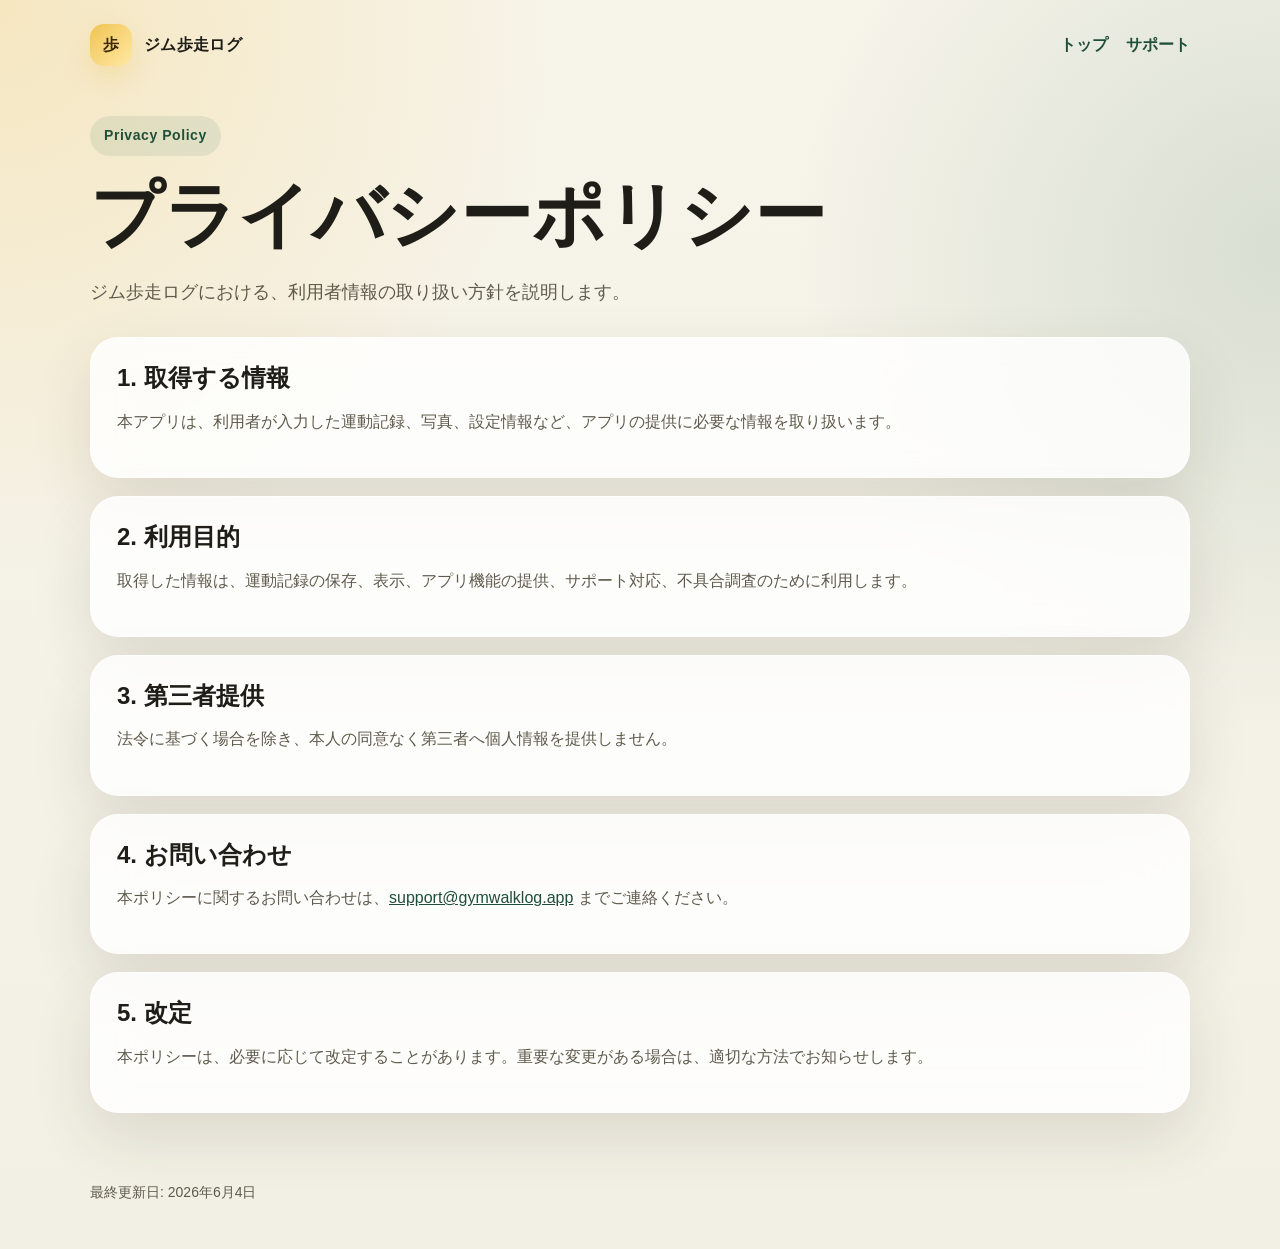
==== docs/privacy.html @ 46866f57 "Add OCR and record management improvements" ====
<!doctype html>
<html lang="ja">
<head>
  <meta charset="utf-8">
  <meta name="viewport" content="width=device-width, initial-scale=1">
  <title>プライバシーポリシー | ジム歩走ログ</title>
  <meta name="description" content="ジム歩走ログのプライバシーポリシーです。">
  <link rel="stylesheet" href="site.css">
</head>
<body>
  <div class="shell">
    <nav class="nav">
      <a class="brand" href="./index.html">
        <span class="brand-mark">歩</span>
        <span>ジム歩走ログ</span>
      </a>
      <div class="nav-links">
        <a href="./index.html">トップ</a>
        <a href="./support.html">サポート</a>
      </div>
    </nav>

    <header class="page-title">
      <span class="eyebrow">Privacy Policy</span>
      <h1 style="margin-top: 18px;">プライバシーポリシー</h1>
      <p class="lead">ジム歩走ログにおける、利用者情報の取り扱い方針を説明します。</p>
    </header>

    <section class="section stack">
      <article class="info-card">
        <h2>1. 取得する情報</h2>
        <p>本アプリは、利用者が入力した運動記録、写真、設定情報など、アプリの提供に必要な情報を取り扱います。</p>
      </article>
      <article class="info-card">
        <h2>2. 利用目的</h2>
        <p>取得した情報は、運動記録の保存、表示、アプリ機能の提供、サポート対応、不具合調査のために利用します。</p>
      </article>
      <article class="info-card">
        <h2>3. 第三者提供</h2>
        <p>法令に基づく場合を除き、本人の同意なく第三者へ個人情報を提供しません。</p>
      </article>
      <article class="info-card">
        <h2>4. お問い合わせ</h2>
        <p>本ポリシーに関するお問い合わせは、<a href="mailto:support@gymwalklog.app">support@gymwalklog.app</a> までご連絡ください。</p>
      </article>
      <article class="info-card">
        <h2>5. 改定</h2>
        <p>本ポリシーは、必要に応じて改定することがあります。重要な変更がある場合は、適切な方法でお知らせします。</p>
      </article>
    </section>

    <footer class="footer">
      最終更新日: 2026年6月4日
    </footer>
  </div>
</body>
</html>
---- docs/site.css ----
* {
  box-sizing: border-box;
}

:root {
  --bg: #f7f4ea;
  --bg-accent: #fffaf0;
  --card: rgba(255, 255, 255, 0.82);
  --text: #1e1d18;
  --muted: #5f5a4c;
  --line: rgba(30, 29, 24, 0.1);
  --primary: #2d6a4f;
  --primary-strong: #1f4f39;
  --warm: #f1c453;
  --shadow: 0 24px 60px rgba(60, 52, 30, 0.12);
}

html {
  background:
    radial-gradient(circle at top left, rgba(241, 196, 83, 0.28), transparent 32%),
    radial-gradient(circle at right 20%, rgba(45, 106, 79, 0.15), transparent 30%),
    linear-gradient(180deg, var(--bg) 0%, #f2efe4 100%);
  color: var(--text);
  font-family: "Hiragino Sans", "Noto Sans JP", sans-serif;
  line-height: 1.7;
}

body {
  margin: 0;
}

a {
  color: var(--primary-strong);
}

.shell {
  width: min(1100px, calc(100% - 32px));
  margin: 0 auto;
}

.nav {
  display: flex;
  justify-content: space-between;
  align-items: center;
  gap: 16px;
  padding: 24px 0 8px;
}

.brand {
  display: inline-flex;
  align-items: center;
  gap: 12px;
  text-decoration: none;
  color: inherit;
  font-weight: 800;
  letter-spacing: 0.02em;
}

.brand-mark {
  width: 42px;
  height: 42px;
  border-radius: 14px;
  display: grid;
  place-items: center;
  background: linear-gradient(135deg, var(--warm), #ffe8a4);
  color: #3b2a09;
  box-shadow: 0 10px 24px rgba(241, 196, 83, 0.3);
}

.nav-links {
  display: flex;
  gap: 18px;
  flex-wrap: wrap;
}

.nav-links a {
  text-decoration: none;
  font-weight: 600;
}

.hero {
  display: grid;
  grid-template-columns: 1.1fr 0.9fr;
  gap: 36px;
  align-items: center;
  padding: 28px 0 48px;
}

.eyebrow {
  display: inline-block;
  padding: 8px 14px;
  border-radius: 999px;
  background: rgba(45, 106, 79, 0.1);
  color: var(--primary-strong);
  font-size: 14px;
  font-weight: 700;
  letter-spacing: 0.04em;
}

h1,
h2,
h3 {
  line-height: 1.15;
  margin: 0;
}

h1 {
  font-size: clamp(40px, 7vw, 72px);
  margin-top: 18px;
}

.lead {
  font-size: 18px;
  color: var(--muted);
  max-width: 60ch;
  margin: 20px 0 0;
}

.cta-row {
  display: flex;
  flex-wrap: wrap;
  gap: 14px;
  margin-top: 28px;
}

.button {
  display: inline-flex;
  align-items: center;
  justify-content: center;
  padding: 14px 18px;
  border-radius: 16px;
  font-weight: 800;
  text-decoration: none;
  border: 1px solid transparent;
}

.button-primary {
  background: var(--primary);
  color: white;
  box-shadow: 0 16px 32px rgba(45, 106, 79, 0.24);
}

.button-secondary {
  background: rgba(255, 255, 255, 0.72);
  border-color: var(--line);
  color: var(--text);
}

.phone-card,
.section-card,
.info-card {
  background: var(--card);
  border: 1px solid rgba(255, 255, 255, 0.6);
  box-shadow: var(--shadow);
  backdrop-filter: blur(18px);
}

.phone-card {
  padding: 18px;
  border-radius: 32px;
}

.phone-card img {
  display: block;
  width: 100%;
  border-radius: 24px;
}

.stats {
  display: grid;
  grid-template-columns: repeat(3, minmax(0, 1fr));
  gap: 18px;
  margin: 18px 0 0;
}

.stat {
  padding: 18px;
  border-radius: 22px;
  background: rgba(255, 255, 255, 0.74);
  border: 1px solid var(--line);
}

.stat strong {
  display: block;
  font-size: 28px;
  line-height: 1;
}

.section {
  padding: 18px 0 48px;
}

.section-grid {
  display: grid;
  grid-template-columns: repeat(3, minmax(0, 1fr));
  gap: 20px;
}

.section-card,
.info-card {
  padding: 26px;
  border-radius: 28px;
}

.section-card p,
.info-card p,
li,
dd {
  color: var(--muted);
}

.gallery {
  display: grid;
  grid-template-columns: repeat(3, minmax(0, 1fr));
  gap: 18px;
}

.gallery img {
  width: 100%;
  display: block;
  border-radius: 22px;
  box-shadow: 0 18px 36px rgba(38, 32, 19, 0.12);
}

.page-title {
  padding: 42px 0 12px;
}

.stack {
  display: grid;
  gap: 18px;
}

.two-up {
  display: grid;
  grid-template-columns: 1fr 1fr;
  gap: 20px;
}

dl {
  margin: 0;
}

dt {
  font-weight: 800;
  margin-bottom: 6px;
}

dd {
  margin: 0;
}

.footer {
  padding: 20px 0 44px;
  color: var(--muted);
  font-size: 14px;
}

.note {
  font-size: 14px;
  color: var(--muted);
}

@media (max-width: 920px) {
  .hero,
  .section-grid,
  .gallery,
  .two-up,
  .stats {
    grid-template-columns: 1fr;
  }

  .nav {
    flex-direction: column;
    align-items: flex-start;
  }

  h1 {
    font-size: 42px;
  }
}
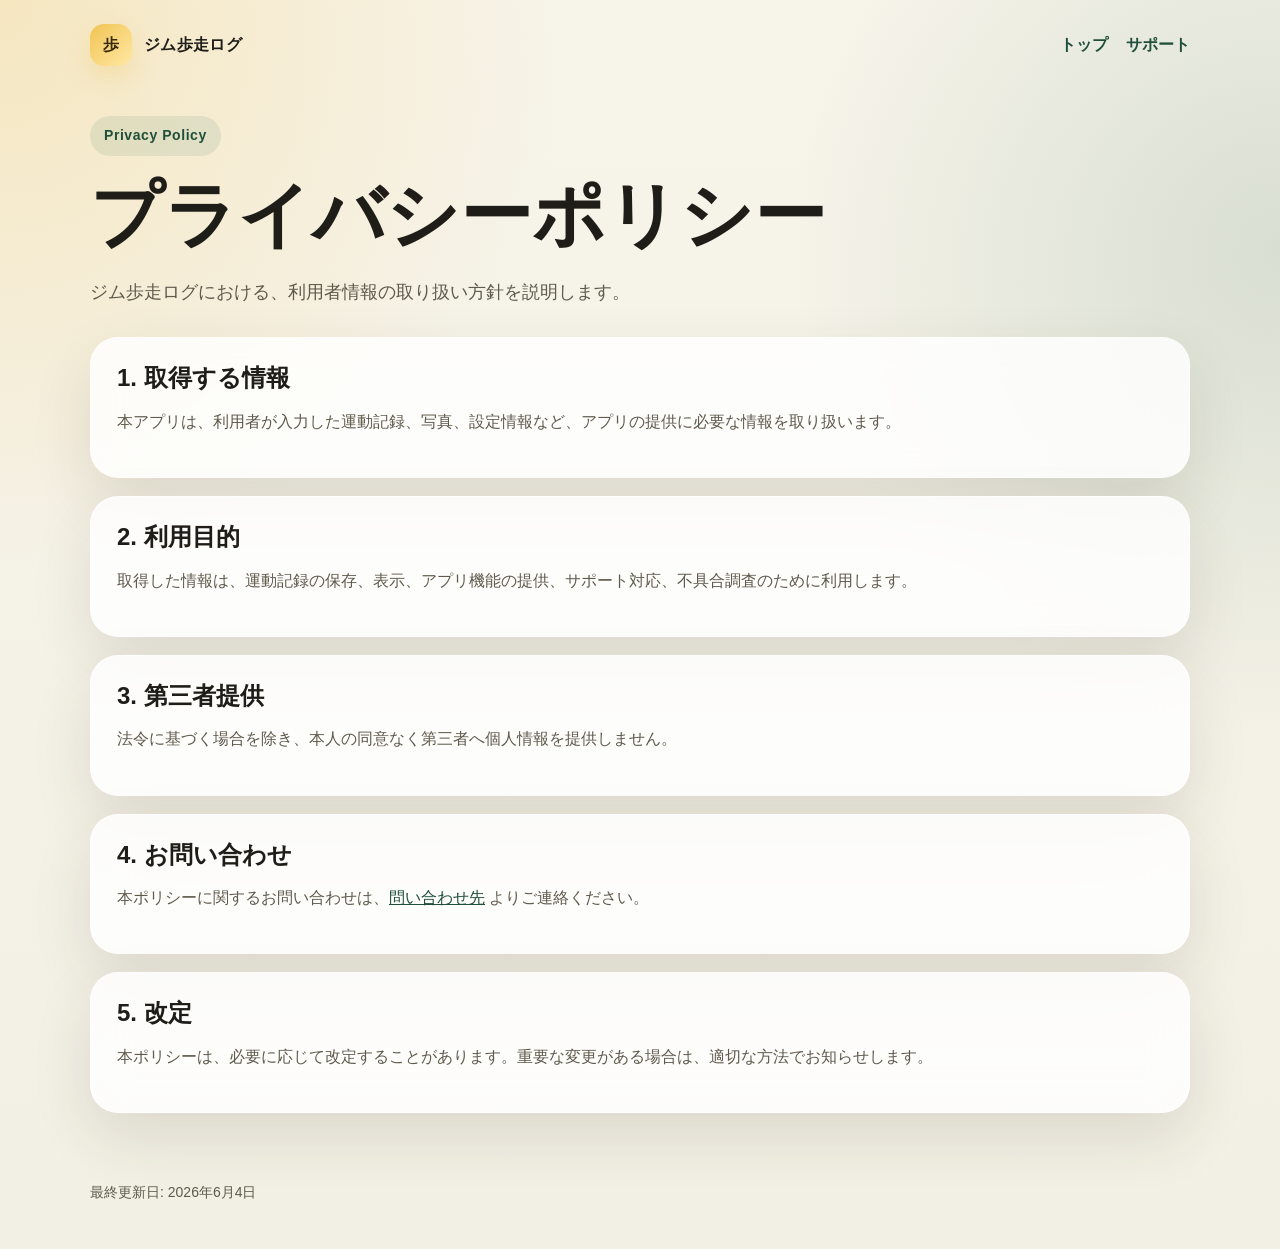
==== commit 418433a3: "Update support contact label and email" ====
--- a/docs/privacy.html
+++ b/docs/privacy.html
@@ -41,7 +41,7 @@
       </article>
       <article class="info-card">
         <h2>4. お問い合わせ</h2>
-        <p>本ポリシーに関するお問い合わせは、<a href="mailto:support@gymwalklog.app">support@gymwalklog.app</a> までご連絡ください。</p>
+        <p>本ポリシーに関するお問い合わせは、<a href="mailto:mailerdenight@gmail.com">問い合わせ先</a> よりご連絡ください。</p>
       </article>
       <article class="info-card">
         <h2>5. 改定</h2>
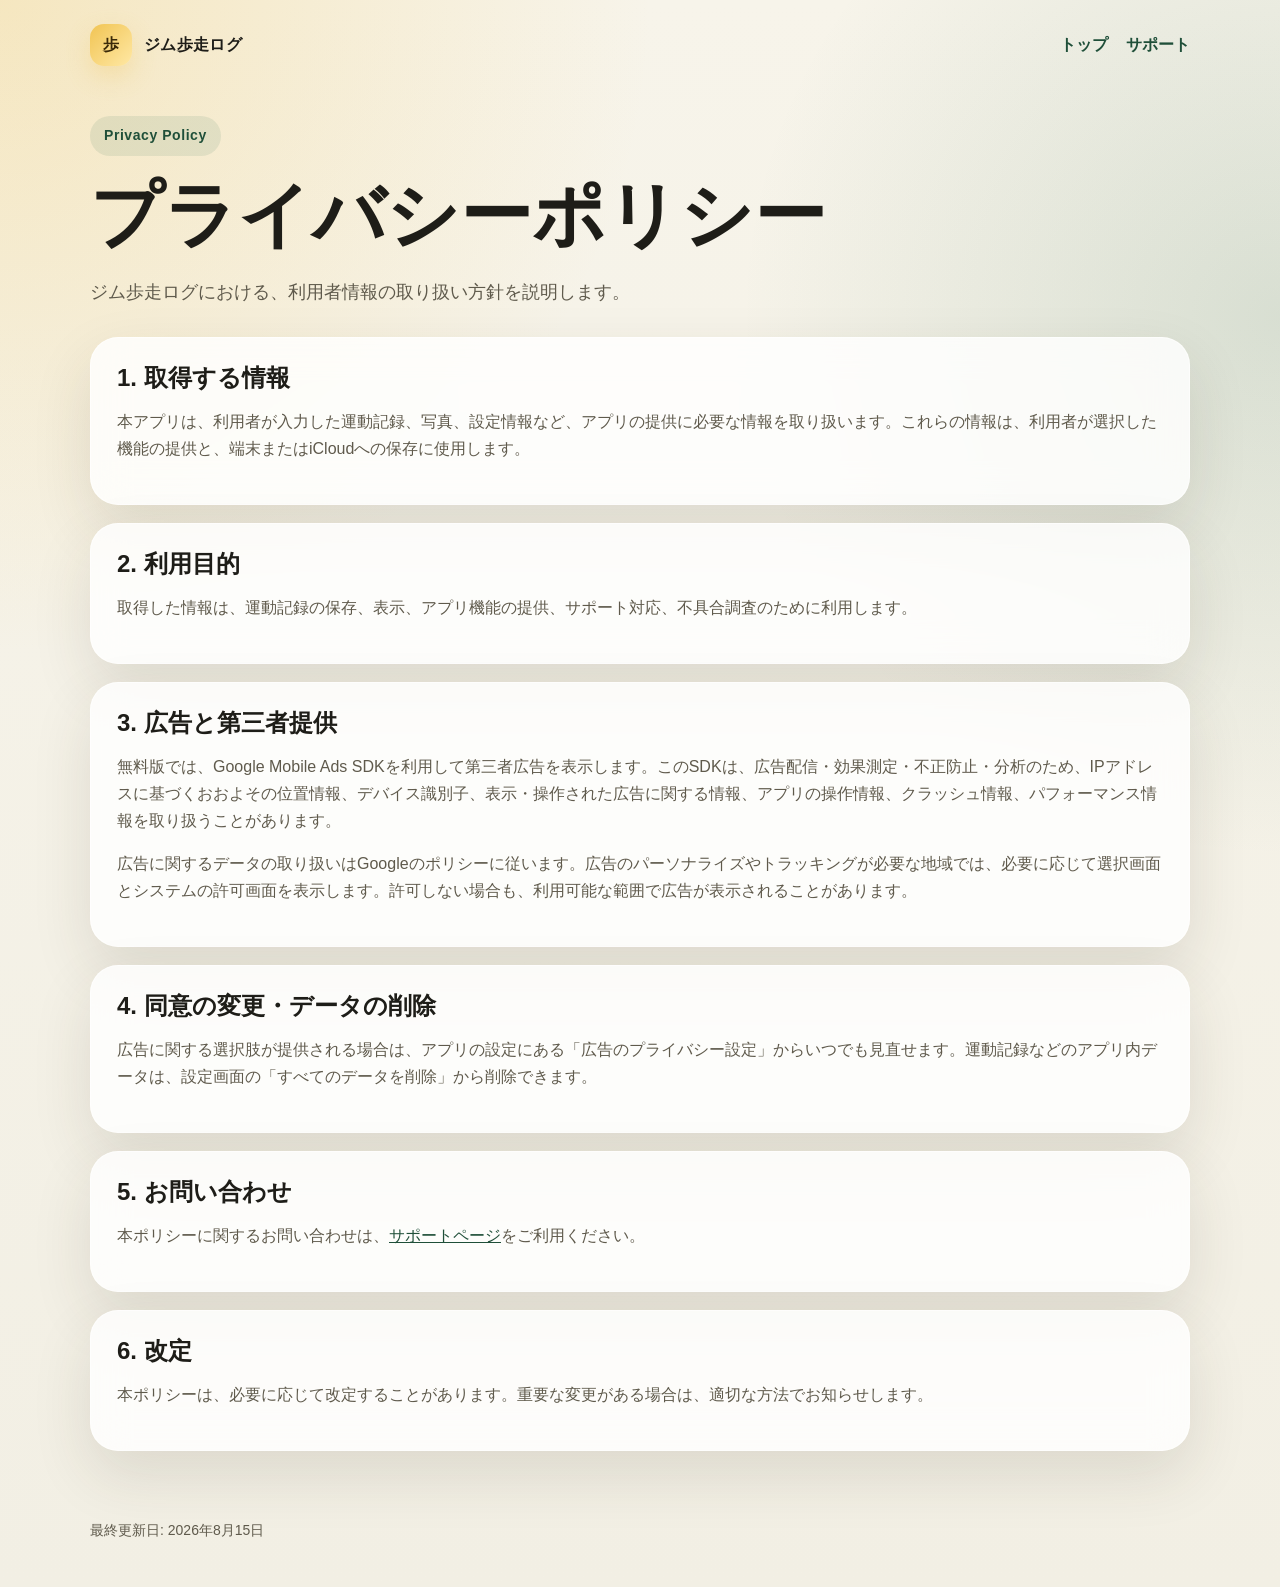
==== commit 780a2a15: "Update privacy policy for advertising" ====
--- a/docs/privacy.html
+++ b/docs/privacy.html
@@ -29,28 +29,33 @@
     <section class="section stack">
       <article class="info-card">
         <h2>1. 取得する情報</h2>
-        <p>本アプリは、利用者が入力した運動記録、写真、設定情報など、アプリの提供に必要な情報を取り扱います。</p>
+        <p>本アプリは、利用者が入力した運動記録、写真、設定情報など、アプリの提供に必要な情報を取り扱います。これらの情報は、利用者が選択した機能の提供と、端末またはiCloudへの保存に使用します。</p>
       </article>
       <article class="info-card">
         <h2>2. 利用目的</h2>
         <p>取得した情報は、運動記録の保存、表示、アプリ機能の提供、サポート対応、不具合調査のために利用します。</p>
       </article>
       <article class="info-card">
-        <h2>3. 第三者提供</h2>
-        <p>法令に基づく場合を除き、本人の同意なく第三者へ個人情報を提供しません。</p>
+        <h2>3. 広告と第三者提供</h2>
+        <p>無料版では、Google Mobile Ads SDKを利用して第三者広告を表示します。このSDKは、広告配信・効果測定・不正防止・分析のため、IPアドレスに基づくおおよその位置情報、デバイス識別子、表示・操作された広告に関する情報、アプリの操作情報、クラッシュ情報、パフォーマンス情報を取り扱うことがあります。</p>
+        <p>広告に関するデータの取り扱いはGoogleのポリシーに従います。広告のパーソナライズやトラッキングが必要な地域では、必要に応じて選択画面とシステムの許可画面を表示します。許可しない場合も、利用可能な範囲で広告が表示されることがあります。</p>
       </article>
       <article class="info-card">
-        <h2>4. お問い合わせ</h2>
-        <p>本ポリシーに関するお問い合わせは、<a href="mailto:mailerdenight@gmail.com">問い合わせ先</a> よりご連絡ください。</p>
+        <h2>4. 同意の変更・データの削除</h2>
+        <p>広告に関する選択肢が提供される場合は、アプリの設定にある「広告のプライバシー設定」からいつでも見直せます。運動記録などのアプリ内データは、設定画面の「すべてのデータを削除」から削除できます。</p>
       </article>
       <article class="info-card">
-        <h2>5. 改定</h2>
+        <h2>5. お問い合わせ</h2>
+        <p>本ポリシーに関するお問い合わせは、<a href="./support.html">サポートページ</a>をご利用ください。</p>
+      </article>
+      <article class="info-card">
+        <h2>6. 改定</h2>
         <p>本ポリシーは、必要に応じて改定することがあります。重要な変更がある場合は、適切な方法でお知らせします。</p>
       </article>
     </section>
 
     <footer class="footer">
-      最終更新日: 2026年6月4日
+      最終更新日: 2026年8月15日
     </footer>
   </div>
 </body>
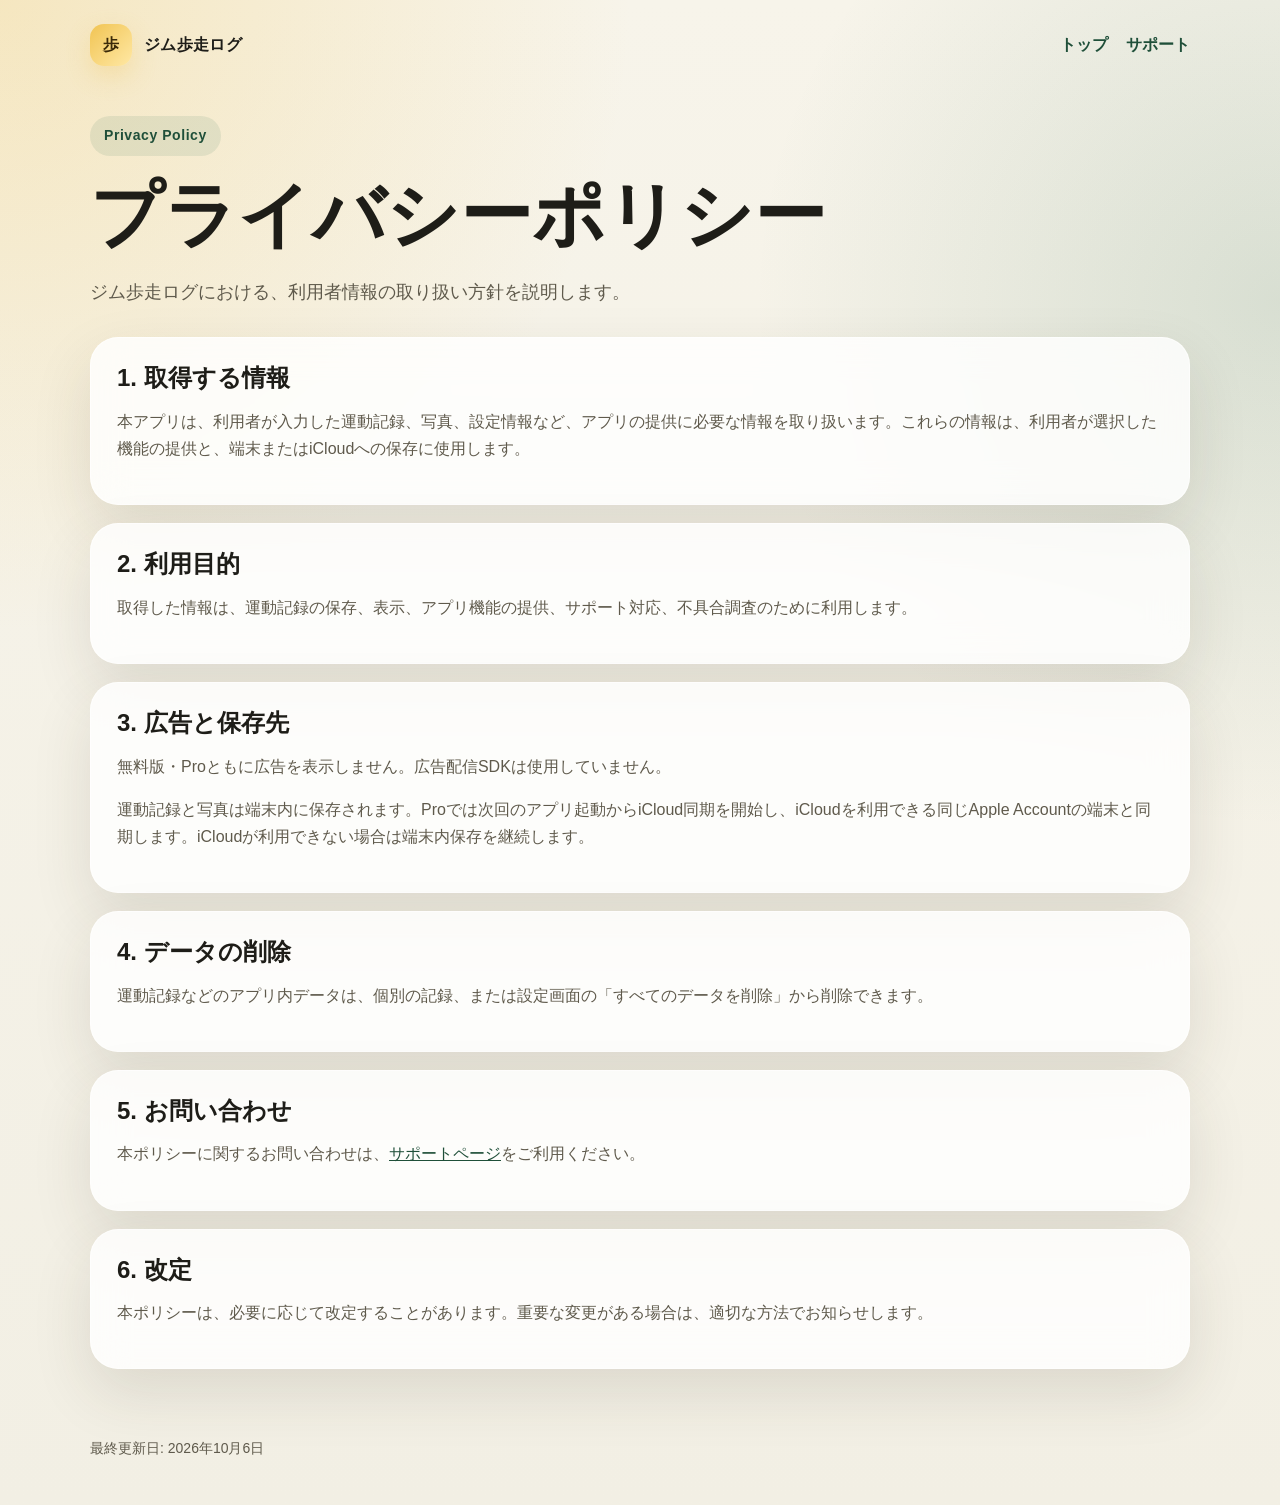
==== commit 682a420c: "Align privacy, iCloud support and release URLs with current implementation" ====
--- a/docs/privacy.html
+++ b/docs/privacy.html
@@ -36,13 +36,13 @@
         <p>取得した情報は、運動記録の保存、表示、アプリ機能の提供、サポート対応、不具合調査のために利用します。</p>
       </article>
       <article class="info-card">
-        <h2>3. 広告と第三者提供</h2>
-        <p>無料版では、Google Mobile Ads SDKを利用して第三者広告を表示します。このSDKは、広告配信・効果測定・不正防止・分析のため、IPアドレスに基づくおおよその位置情報、デバイス識別子、表示・操作された広告に関する情報、アプリの操作情報、クラッシュ情報、パフォーマンス情報を取り扱うことがあります。</p>
-        <p>広告に関するデータの取り扱いはGoogleのポリシーに従います。広告のパーソナライズやトラッキングが必要な地域では、必要に応じて選択画面とシステムの許可画面を表示します。許可しない場合も、利用可能な範囲で広告が表示されることがあります。</p>
+        <h2>3. 広告と保存先</h2>
+        <p>無料版・Proともに広告を表示しません。広告配信SDKは使用していません。</p>
+        <p>運動記録と写真は端末内に保存されます。Proでは次回のアプリ起動からiCloud同期を開始し、iCloudを利用できる同じApple Accountの端末と同期します。iCloudが利用できない場合は端末内保存を継続します。</p>
       </article>
       <article class="info-card">
-        <h2>4. 同意の変更・データの削除</h2>
-        <p>広告に関する選択肢が提供される場合は、アプリの設定にある「広告のプライバシー設定」からいつでも見直せます。運動記録などのアプリ内データは、設定画面の「すべてのデータを削除」から削除できます。</p>
+        <h2>4. データの削除</h2>
+        <p>運動記録などのアプリ内データは、個別の記録、または設定画面の「すべてのデータを削除」から削除できます。</p>
       </article>
       <article class="info-card">
         <h2>5. お問い合わせ</h2>
@@ -55,7 +55,7 @@
     </section>
 
     <footer class="footer">
-      最終更新日: 2026年8月15日
+      最終更新日: 2026年10月6日
     </footer>
   </div>
 </body>
